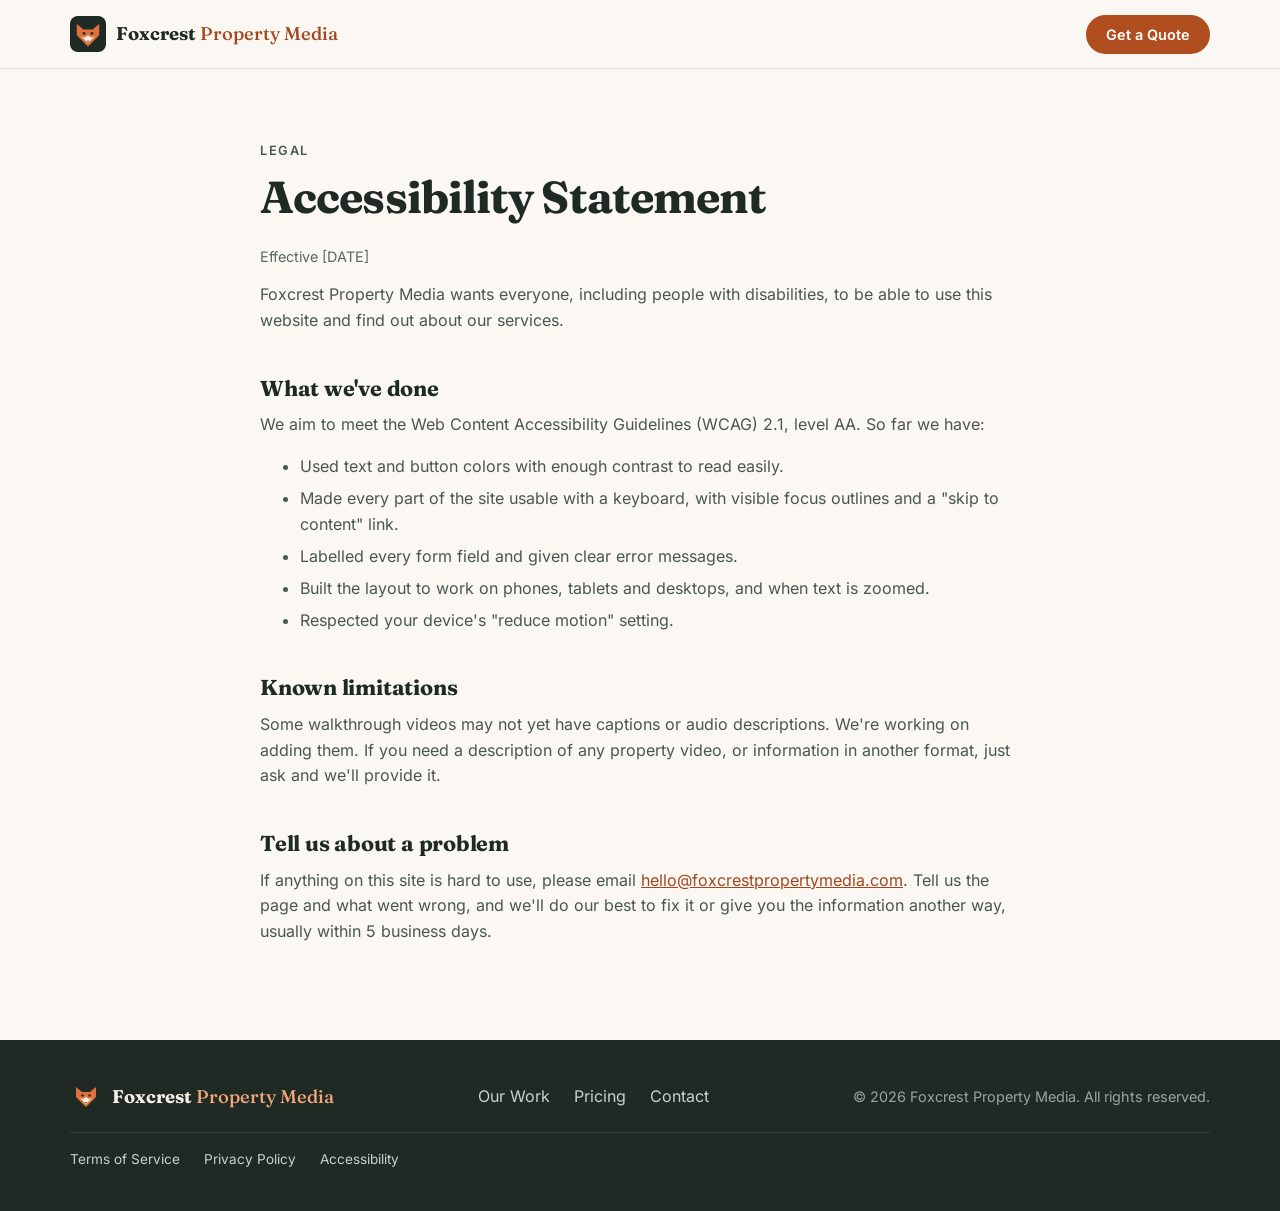
==== accessibility.html @ 2ed18e7d "Add legal pages, consent checkbox and accessibility fixes - Terms of Service, Privacy Policy and Acc" ====
<!doctype html>
<html lang="en">
<head>
  <meta charset="utf-8" />
  <meta name="viewport" content="width=device-width, initial-scale=1" />
  <title>Accessibility | Foxcrest Property Media</title>
  <meta name="description" content="Foxcrest Property Media's commitment to an accessible website." />
  <link rel="icon" href="assets/favicon.svg" type="image/svg+xml" />
  <link rel="stylesheet" href="styles.css" />
</head>
<body>
  <a class="skip" href="#main">Skip to content</a>
  <header class="site-header">
    <div class="container nav">
      <a href="./" class="brand" aria-label="Foxcrest Property Media home">
        <img src="assets/logo.svg" alt="" width="36" height="36" />
        <span>Foxcrest <em>Property Media</em></span>
      </a>
      <a href="./#quote" class="btn btn-small">Get a Quote</a>
    </div>
  </header>

  <main id="main" class="legal">
    <div class="container">
      <p class="eyebrow">Legal</p>
      <h1>Accessibility Statement</h1>
      <p class="updated">Effective <span data-cfg="effectiveDate">[DATE]</span></p>

      <p><span data-cfg="legalName">Foxcrest Property Media</span> wants everyone, including people with disabilities, to be able to use this website and find out about our services.</p>

      <h2>What we've done</h2>
      <p>We aim to meet the Web Content Accessibility Guidelines (WCAG) 2.1, level AA. So far we have:</p>
      <ul>
        <li>Used text and button colors with enough contrast to read easily.</li>
        <li>Made every part of the site usable with a keyboard, with visible focus outlines and a "skip to content" link.</li>
        <li>Labelled every form field and given clear error messages.</li>
        <li>Built the layout to work on phones, tablets and desktops, and when text is zoomed.</li>
        <li>Respected your device's "reduce motion" setting.</li>
      </ul>

      <h2>Known limitations</h2>
      <p>Some walkthrough videos may not yet have captions or audio descriptions. We're working on adding them. If you need a description of any property video, or information in another format, just ask and we'll provide it.</p>

      <h2>Tell us about a problem</h2>
      <p>If anything on this site is hard to use, please email <a data-cfg-email href="mailto:hello@foxcrestpropertymedia.com">hello@foxcrestpropertymedia.com</a>. Tell us the page and what went wrong, and we'll do our best to fix it or give you the information another way, usually within 5 business days.</p>
    </div>
  </main>

  <footer class="site-footer">
    <div class="container footer-grid">
      <a href="./" class="brand">
        <img src="assets/logo.svg" alt="" width="32" height="32" />
        <span>Foxcrest <em>Property Media</em></span>
      </a>
      <nav>
        <a href="./#work">Our Work</a>
        <a href="./#pricing">Pricing</a>
        <a href="./#quote">Contact</a>
      </nav>
      <p>&copy; <span id="year"></span> <span data-cfg="legalName">Foxcrest Property Media</span>. All rights reserved.</p>
      <nav class="footer-legal" aria-label="Legal">
        <a href="terms.html">Terms of Service</a>
        <a href="privacy.html">Privacy Policy</a>
        <a href="accessibility.html">Accessibility</a>
      </nav>
    </div>
  </footer>
  <script src="config.js"></script>
  <script src="legal.js"></script>
</body>
</html>
---- styles.css ----
@font-face { font-family: "Inter"; font-weight: 400; font-display: swap; src: url("assets/fonts/inter-latin-400-normal.woff2") format("woff2"); }
@font-face { font-family: "Inter"; font-weight: 500; font-display: swap; src: url("assets/fonts/inter-latin-500-normal.woff2") format("woff2"); }
@font-face { font-family: "Inter"; font-weight: 600; font-display: swap; src: url("assets/fonts/inter-latin-600-normal.woff2") format("woff2"); }
@font-face { font-family: "Fraunces"; font-weight: 100 900; font-display: swap; src: url("assets/fonts/fraunces-latin-wght-normal.woff2") format("woff2"); }

:root {
  --ink: #1f2a24;
  --ink-soft: #4a5650;
  --muted: #5c6761;
  --bg: #fbf8f4;
  --bg-alt: #f3ece3;
  --card: #ffffff;
  --line: #e6ddd2;
  --fox: #b04e1f;        /* buttons: white text passes WCAG AA */
  --fox-dark: #8f3d16;   /* button hover */
  --fox-text: #a3471d;   /* orange text on light backgrounds */
  --fox-bright: #e0703a; /* decorative only */
  --cream: #f6efe6;
  --forest: #1f2a24;
  --radius: 16px;
  --shadow: 0 1px 2px rgba(31, 42, 36, .06), 0 8px 24px rgba(31, 42, 36, .08);
  --serif: "Fraunces", Georgia, serif;
  --sans: "Inter", system-ui, -apple-system, "Segoe UI", sans-serif;
}

*, *::before, *::after { box-sizing: border-box; }
html { scroll-behavior: smooth; scroll-padding-top: 80px; }
body {
  margin: 0;
  font-family: var(--sans);
  color: var(--ink);
  background: var(--bg);
  line-height: 1.6;
  -webkit-font-smoothing: antialiased;
}
img, svg { display: block; max-width: 100%; }
a { color: inherit; }
h1, h2, h3 { font-family: var(--serif); line-height: 1.15; margin: 0 0 .5em; font-weight: 700; }
h1 { font-size: clamp(2.2rem, 5vw, 3.6rem); letter-spacing: -.02em; }
h2 { font-size: clamp(1.8rem, 3.5vw, 2.6rem); letter-spacing: -.01em; }
h3 { font-size: 1.25rem; font-weight: 500; }
p { margin: 0 0 1em; }

.container { width: min(1140px, 100% - 32px); margin-inline: auto; }
.section { padding: clamp(64px, 9vw, 112px) 0; }
.section-alt { background: var(--bg-alt); }
.section-head { max-width: 640px; margin-bottom: 40px; }
.section-head p:last-child { color: var(--ink-soft); }
.eyebrow {
  font-size: .8rem; font-weight: 600; letter-spacing: .12em; text-transform: uppercase;
  color: var(--fox-text); margin-bottom: .75em;
}
.accent { color: var(--fox-text); }

/* Buttons */
.btn {
  display: inline-flex; align-items: center; justify-content: center; gap: 8px;
  padding: 14px 24px; border-radius: 999px; border: 2px solid var(--fox);
  background: var(--fox); color: #fff; font: 600 1rem var(--sans); text-decoration: none;
  cursor: pointer; transition: background .2s, border-color .2s, transform .2s;
}
.btn:hover { background: var(--fox-dark); border-color: var(--fox-dark); transform: translateY(-1px); }
.btn:focus-visible, .filter:focus-visible, .work:focus-visible { outline: 3px solid var(--ink); outline-offset: 3px; }
.btn-ghost { background: transparent; color: var(--ink); border-color: var(--ink); }
.btn-ghost:hover { background: var(--ink); border-color: var(--ink); color: #fff; }
.btn-small { padding: 9px 18px; font-size: .9rem; }
.btn-block { width: 100%; }
.btn:disabled { opacity: .6; cursor: wait; }

/* Header */
.site-header {
  position: sticky; top: 0; z-index: 50;
  background: rgba(251, 248, 244, .9); backdrop-filter: blur(10px);
  border-bottom: 1px solid var(--line);
}
.nav { display: flex; align-items: center; justify-content: space-between; height: 68px; }
.brand { display: flex; align-items: center; gap: 10px; text-decoration: none; font-family: var(--serif); font-weight: 700; font-size: 1.15rem; }
.brand em { font-style: normal; font-weight: 500; color: var(--fox-text); }
.nav-links { display: flex; align-items: center; gap: 28px; }
.nav-links a:not(.btn) { text-decoration: none; font-weight: 500; color: var(--ink-soft); }
.nav-links a:not(.btn):hover { color: var(--fox-text); }
.nav-toggle { display: none; background: none; border: 0; padding: 8px; cursor: pointer; }
.nav-toggle span { display: block; width: 22px; height: 2px; background: var(--ink); margin: 5px 0; border-radius: 2px; }

/* Hero */
.hero { padding: clamp(48px, 7vw, 96px) 0 clamp(64px, 8vw, 104px); overflow: hidden; }
.hero-grid { display: grid; grid-template-columns: 1.1fr .9fr; gap: 56px; align-items: center; }
.lead { font-size: 1.15rem; color: var(--ink-soft); max-width: 540px; }
.hero-actions { display: flex; flex-wrap: wrap; gap: 12px; margin: 28px 0 40px; }
.hero-stats { list-style: none; padding: 0; margin: 0; display: flex; flex-wrap: wrap; gap: 32px; }
.hero-stats li { display: flex; flex-direction: column; }
.hero-stats strong { font-family: var(--serif); font-size: 1.4rem; }
.hero-stats span { font-size: .9rem; color: var(--muted); }

.frame {
  background: var(--forest); border-radius: 20px; padding: 10px; box-shadow: 0 30px 60px rgba(31, 42, 36, .25);
  transform: rotate(1.5deg);
}
.frame-bar { display: flex; align-items: center; gap: 6px; padding: 6px 8px 12px; color: #c9d1cc; font-size: .8rem; }
.frame-bar i { width: 10px; height: 10px; border-radius: 50%; background: #3c4a43; }
.frame-bar span { margin-left: 8px; }
.frame-screen {
  position: relative; aspect-ratio: 4 / 3; border-radius: 12px; overflow: hidden;
  background:
    linear-gradient(180deg, transparent 55%, rgba(0,0,0,.45)),
    linear-gradient(135deg, #f2b98d 0%, var(--fox-bright) 45%, #6b3a22 100%);
}
.frame-screen::before {
  /* simple room perspective lines */
  content: ""; position: absolute; inset: 18% 22% 30%;
  border: 2px solid rgba(255,255,255,.35); border-bottom: 0;
}
.frame-screen::after {
  content: ""; position: absolute; left: 0; right: 0; bottom: 30%; height: 2px; background: rgba(255,255,255,.25);
}
.play {
  position: absolute; inset: 0; margin: auto; width: 72px; height: 72px; border-radius: 50%;
  background: rgba(255,255,255,.95); display: grid; place-items: center; z-index: 2;
  box-shadow: 0 10px 30px rgba(0,0,0,.25);
}
.play svg { width: 30px; fill: var(--fox); margin-left: 4px; }
.frame-rooms { position: absolute; left: 12px; right: 12px; bottom: 12px; display: flex; gap: 6px; flex-wrap: wrap; z-index: 2; }
.frame-rooms span { background: rgba(255,255,255,.2); color: #fff; font-size: .75rem; padding: 4px 10px; border-radius: 999px; backdrop-filter: blur(4px); }
.frame-rooms span:first-child { background: #fff; color: var(--ink); }

/* Portfolio */
.filters { display: flex; flex-wrap: wrap; gap: 8px; margin-bottom: 28px; }
.filter {
  font: 500 .9rem var(--sans); padding: 8px 16px; border-radius: 999px; cursor: pointer;
  background: transparent; border: 1px solid var(--line); color: var(--ink-soft);
}
.filter:hover { border-color: var(--ink); color: var(--ink); }
.filter.is-active { background: var(--ink); border-color: var(--ink); color: #fff; }
.portfolio { display: grid; grid-template-columns: repeat(3, 1fr); gap: 24px; }
.work {
  display: block; text-align: left; padding: 0; font: inherit; color: inherit;
  background: var(--card); border: 1px solid var(--line); border-radius: var(--radius);
  overflow: hidden; box-shadow: var(--shadow); transition: transform .25s, box-shadow .25s;
}
.work[hidden] { display: none; }
button.work { cursor: pointer; }
button.work:hover { transform: translateY(-4px); box-shadow: 0 2px 4px rgba(31,42,36,.06), 0 18px 40px rgba(31,42,36,.14); }
.work-thumb {
  position: relative; aspect-ratio: 16 / 10; background-size: cover; background-position: center;
  background-color: hsl(var(--h, 20) 45% 55%);
  background-image: linear-gradient(160deg, hsl(var(--h, 20) 60% 72%), hsl(var(--h, 20) 40% 38%));
}
.work-thumb.has-img .house-art { display: none; }
.house-art { position: absolute; inset: 0; margin: auto; width: 46%; fill: rgba(255,255,255,.18); stroke: rgba(255,255,255,.55); stroke-width: 1.5; }
.work .play { width: 56px; height: 56px; transition: transform .25s; }
.work .play svg { width: 22px; }
button.work:hover .play { transform: scale(1.08); }
.soon {
  position: absolute; left: 12px; bottom: 12px; font-size: .75rem; font-weight: 600;
  background: rgba(255,255,255,.92); color: var(--ink); padding: 4px 10px; border-radius: 999px;
}
.work-body { padding: 18px 20px 20px; }
.work-body h3 { margin-bottom: .25em; }
.work-body p { margin: 0; color: var(--ink-soft); font-size: .95rem; }
.work-body .loc { color: var(--muted); font-size: .85rem; margin-top: 4px; }

/* Why cards */
.cards-3 { display: grid; grid-template-columns: repeat(3, 1fr); gap: 24px; }
.card { background: var(--card); border-radius: var(--radius); padding: 32px 28px; border: 1px solid var(--line); }
.card p { color: var(--ink-soft); margin: 0; }
.icon { width: 52px; height: 52px; border-radius: 14px; background: #fbe4d6; display: grid; place-items: center; margin-bottom: 20px; }
.icon svg, .contact-list svg { width: 26px; fill: none; stroke: var(--fox-text); stroke-width: 1.8; stroke-linecap: round; stroke-linejoin: round; }

/* Pricing */
.pricing { display: grid; grid-template-columns: repeat(2, minmax(0, 420px)); gap: 28px; }
.plan {
  position: relative; display: flex; flex-direction: column;
  background: var(--card); border: 1px solid var(--line); border-radius: 20px; padding: 36px 32px;
}
.plan ul { list-style: none; padding: 0; margin: 20px 0 32px; flex: 1; }
.plan li { position: relative; padding-left: 28px; margin-bottom: 12px; color: var(--ink-soft); }
.plan li::before {
  content: ""; position: absolute; left: 0; top: .45em; width: 16px; height: 9px;
  border-left: 2.5px solid var(--fox-bright); border-bottom: 2.5px solid var(--fox-bright); transform: rotate(-45deg);
}
.price { display: flex; align-items: baseline; gap: 8px; margin: 8px 0 0; }
.amt { font-family: var(--serif); font-size: 3rem; font-weight: 700; line-height: 1; }
.per { color: var(--muted); }
.price-sub { margin: 6px 0 0; font-weight: 600; color: var(--fox-text); }
.plan-featured { background: var(--forest); color: var(--cream); border-color: var(--forest); box-shadow: 0 24px 50px rgba(31,42,36,.25); }
.plan-featured li, .plan-featured .per { color: #c9d1cc; }
.plan-featured .price-sub { color: #f2a679; }
.badge {
  position: absolute; top: -13px; left: 32px; margin: 0;
  background: var(--fox); color: #fff; font-size: .75rem; font-weight: 600; letter-spacing: .05em;
  padding: 5px 12px; border-radius: 999px; text-transform: uppercase;
}

/* Steps */
.steps { list-style: none; padding: 0; margin: 0; display: grid; grid-template-columns: repeat(4, 1fr); gap: 24px; counter-reset: s; }
.steps li { position: relative; }
.steps span {
  display: grid; place-items: center; width: 44px; height: 44px; border-radius: 50%;
  background: var(--fox); color: #fff; font-family: var(--serif); font-weight: 700; font-size: 1.2rem; margin-bottom: 16px;
}
.steps li:not(:last-child)::after {
  content: ""; position: absolute; top: 22px; left: 56px; right: -12px; height: 2px;
  background: repeating-linear-gradient(90deg, var(--fox-bright) 0 6px, transparent 6px 12px); opacity: .45;
}
.steps p { color: var(--ink-soft); margin: 0; }

/* Quote */
.quote-grid { display: grid; grid-template-columns: .85fr 1.15fr; gap: 56px; align-items: start; }
.quote-intro > p { color: var(--ink-soft); }
.contact-list { display: flex; flex-direction: column; gap: 12px; margin: 28px 0; }
.contact-list a { display: inline-flex; align-items: center; gap: 12px; text-decoration: none; font-weight: 500; overflow-wrap: anywhere; }
.contact-list a:hover span { color: var(--fox-text); text-decoration: underline; }
.contact-list svg { width: 22px; flex: none; }
.estimate { background: var(--forest); color: var(--cream); border-radius: var(--radius); padding: 24px 28px; }
.estimate-label { font-size: .8rem; letter-spacing: .1em; text-transform: uppercase; color: #c9d1cc; margin: 0; }
.estimate-total { font-family: var(--serif); font-size: 2.6rem; font-weight: 700; margin: 4px 0; line-height: 1.1; }
.estimate-break { color: #c9d1cc; font-size: .9rem; margin: 0; }

.quote-form {
  background: var(--card); border: 1px solid var(--line); border-radius: 20px; padding: clamp(24px, 4vw, 40px);
  box-shadow: var(--shadow); display: flex; flex-direction: column; gap: 18px;
}
.quote-form .row { display: grid; grid-template-columns: 1fr 1fr; gap: 18px; }
.quote-form label { display: flex; flex-direction: column; gap: 6px; font-weight: 500; font-size: .92rem; }
.quote-form small { color: var(--muted); font-weight: 400; }
.quote-form input, .quote-form select, .quote-form textarea {
  font: 400 1rem var(--sans); color: var(--ink); background: var(--bg);
  border: 1px solid var(--line); border-radius: 10px; padding: 12px 14px; width: 100%;
  transition: border-color .2s, box-shadow .2s;
}
.quote-form textarea { resize: vertical; }
.quote-form input:focus, .quote-form select:focus, .quote-form textarea:focus {
  outline: none; border-color: var(--fox); box-shadow: 0 0 0 3px rgba(176,78,31,.25);
}
fieldset { border: 0; padding: 0; margin: 0; }
legend { font-family: var(--serif); font-weight: 500; font-size: 1.1rem; margin-bottom: 12px; }
.form-status { margin: 0; font-size: .95rem; min-height: 1.5em; }
.form-status.is-ok { color: #2f7a4f; }
.form-status.is-error { color: #b3361b; }

/* Footer */
.site-footer { background: var(--forest); color: var(--cream); padding: 40px 0; }
.footer-grid { display: flex; flex-wrap: wrap; align-items: center; justify-content: space-between; gap: 20px; }
.site-footer .brand em { color: #f2a679; }
.site-footer nav { display: flex; gap: 24px; }
.site-footer nav a { text-decoration: none; color: #c9d1cc; }
.site-footer nav a:hover { color: #fff; }
.site-footer p { margin: 0; color: #9aa59f; font-size: .9rem; }

/* Video modal */
.video-modal {
  width: min(960px, 100% - 32px); padding: 0; border: 0; border-radius: 14px; background: #000; overflow: visible;
}
.video-modal::backdrop { background: rgba(15, 20, 17, .85); }
.modal-body { aspect-ratio: 16 / 9; }
.modal-body iframe, .modal-body video { width: 100%; height: 100%; border: 0; border-radius: 14px; display: block; }
.modal-close {
  position: absolute; top: -44px; right: 0; background: none; border: 0; color: #fff;
  font-size: 2.2rem; line-height: 1; cursor: pointer;
}

/* Form extras */
.consent { flex-direction: row !important; align-items: flex-start; gap: 10px !important; font-weight: 400 !important; color: var(--ink-soft); }
.consent input { width: 18px !important; height: 18px; margin-top: 3px; flex: none; accent-color: var(--fox); padding: 0; }
.consent a, .fine a { color: var(--fox-text); }
.fine { font-size: .82rem; color: #c9d1cc; margin: 10px 0 0; }
.work-note { font-size: .85rem; color: var(--muted); margin-top: 16px; }
.footer-legal { width: 100%; display: flex; flex-wrap: wrap; gap: 8px 20px; border-top: 1px solid #34413a; padding-top: 16px; font-size: .85rem; }
.footer-legal a { color: #c9d1cc; text-decoration: none; }
.footer-legal a:hover { color: #fff; text-decoration: underline; }
.skip { position: absolute; left: -9999px; top: 8px; z-index: 100; background: var(--ink); color: #fff; padding: 8px 14px; border-radius: 8px; }
.skip:focus { left: 8px; }

/* Legal pages */
.legal { padding: clamp(40px, 6vw, 72px) 0 80px; }
.legal .container { max-width: 760px; }
.legal h1 { font-size: clamp(2rem, 4vw, 2.8rem); }
.legal h2 { font-size: 1.35rem; margin-top: 2em; }
.legal p, .legal li { color: var(--ink-soft); }
.legal li { margin-bottom: .4em; }
.legal a { color: var(--fox-text); }
.legal .updated { color: var(--muted); font-size: .9rem; }
.legal .callout { background: var(--bg-alt); border-left: 4px solid var(--fox); padding: 14px 18px; border-radius: 8px; margin: 1.5em 0; }
.legal .callout p { margin: 0; color: var(--ink); }

/* Responsive */
@media (max-width: 960px) {
  .hero-grid, .quote-grid { grid-template-columns: 1fr; gap: 48px; }
  .hero-visual { max-width: 520px; }
  .portfolio, .cards-3 { grid-template-columns: repeat(2, 1fr); }
  .steps { grid-template-columns: repeat(2, 1fr); row-gap: 36px; }
  .steps li::after { display: none; }
}
@media (max-width: 760px) {
  .nav-toggle { display: block; }
  .nav-links {
    position: absolute; top: 68px; left: 0; right: 0; flex-direction: column; align-items: stretch; gap: 0;
    background: var(--bg); border-bottom: 1px solid var(--line); padding: 8px 16px 20px; display: none;
  }
  .nav-links.is-open { display: flex; }
  .nav-links a:not(.btn) { padding: 12px 0; border-bottom: 1px solid var(--line); }
  .nav-links .btn { margin-top: 16px; }
  .pricing { grid-template-columns: 1fr; }
}
@media (max-width: 600px) {
  .portfolio, .cards-3, .steps { grid-template-columns: 1fr; }
  .quote-form .row { grid-template-columns: 1fr; }
  .hero-stats { gap: 20px; }
  .brand span { font-size: 1rem; }
  .footer-grid { flex-direction: column; align-items: flex-start; }
}
@media (prefers-reduced-motion: reduce) {
  html { scroll-behavior: auto; }
  * { transition: none !important; }
}
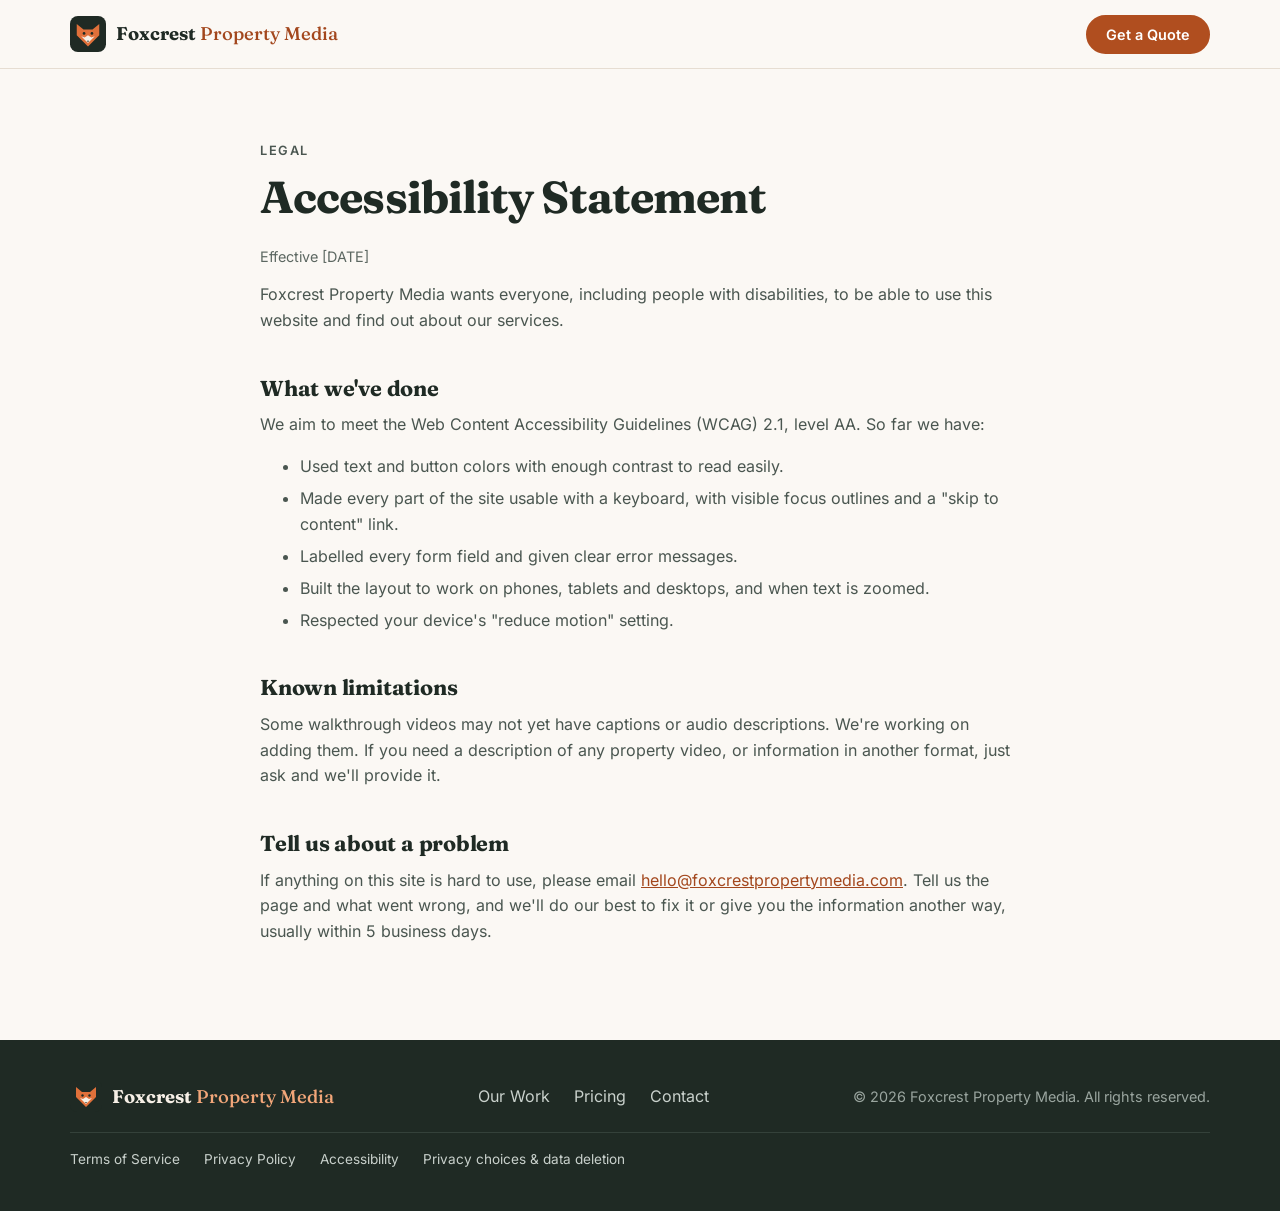
==== commit 6f7e7b50: "Privacy and accessibility audit fixes, add COMPLIANCE.md - Stop auto-loading YouTube thumbnails (no " ====
--- a/accessibility.html
+++ b/accessibility.html
@@ -52,7 +52,7 @@
         <img src="assets/logo.svg" alt="" width="32" height="32" />
         <span>Foxcrest <em>Property Media</em></span>
       </a>
-      <nav>
+      <nav aria-label="Footer">
         <a href="./#work">Our Work</a>
         <a href="./#pricing">Pricing</a>
         <a href="./#quote">Contact</a>
@@ -62,6 +62,7 @@
         <a href="terms.html">Terms of Service</a>
         <a href="privacy.html">Privacy Policy</a>
         <a href="accessibility.html">Accessibility</a>
+        <a href="privacy.html#your-rights">Privacy choices &amp; data deletion</a>
       </nav>
     </div>
   </footer>
--- a/styles.css
+++ b/styles.css
@@ -278,7 +278,7 @@
 .legal h2 { font-size: 1.35rem; margin-top: 2em; }
 .legal p, .legal li { color: var(--ink-soft); }
 .legal li { margin-bottom: .4em; }
-.legal a { color: var(--fox-text); }
+.legal a:not(.btn) { color: var(--fox-text); }
 .legal .updated { color: var(--muted); font-size: .9rem; }
 .legal .callout { background: var(--bg-alt); border-left: 4px solid var(--fox); padding: 14px 18px; border-radius: 8px; margin: 1.5em 0; }
 .legal .callout p { margin: 0; color: var(--ink); }
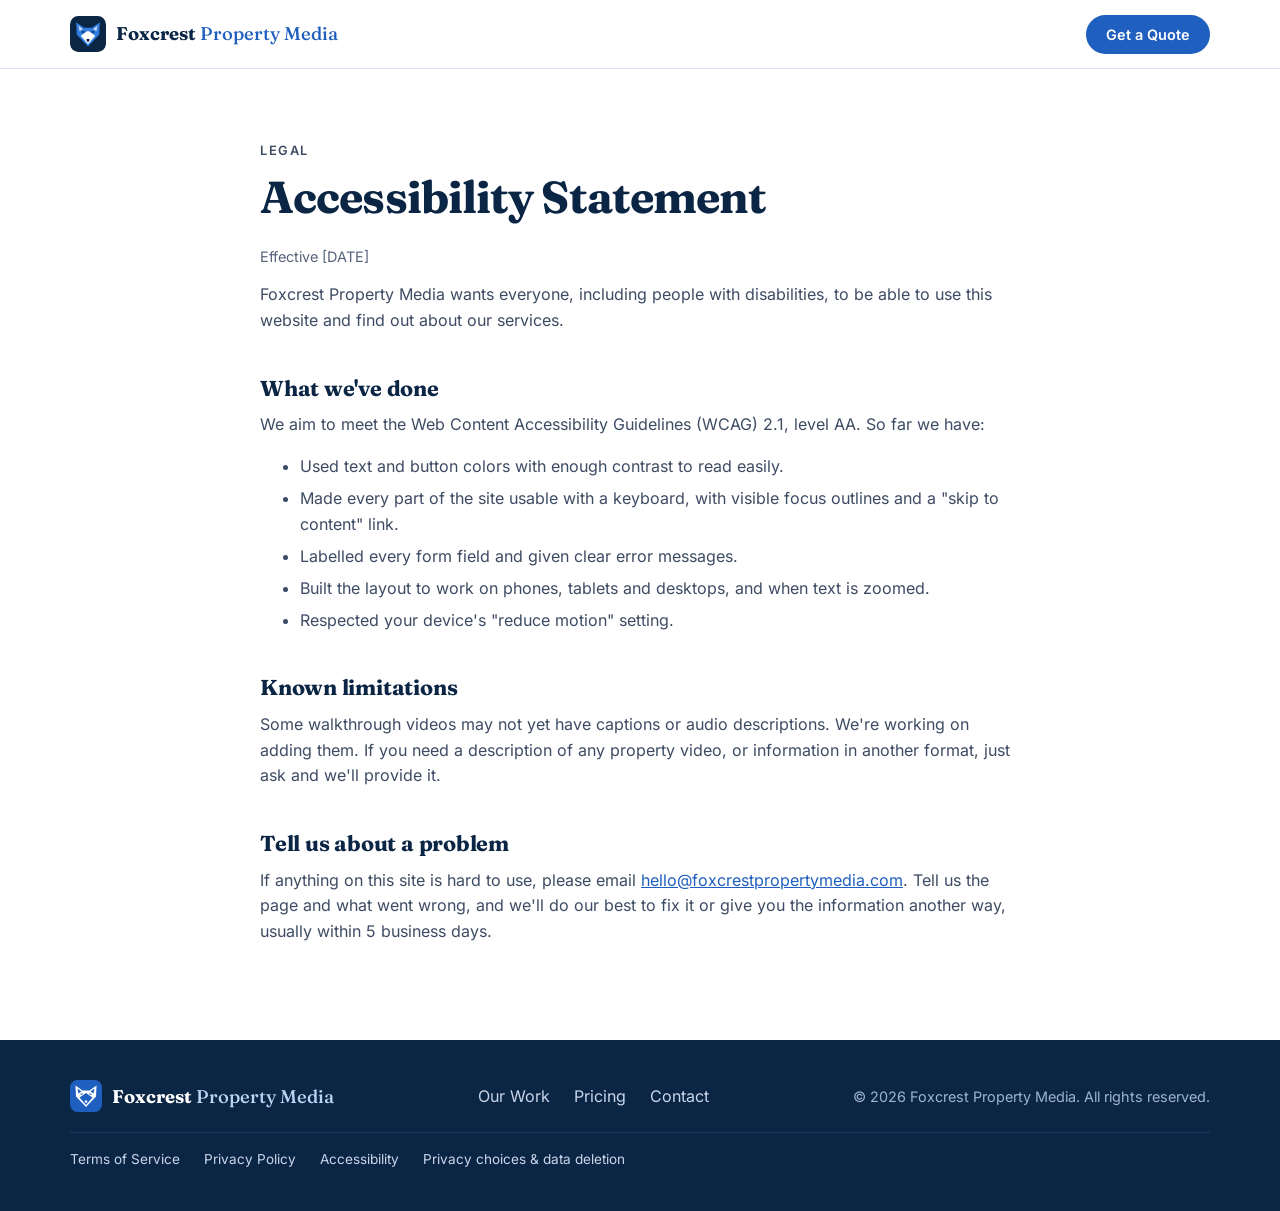
==== commit da912528: "B1: blue and white rebrand and brand kit - New fox-crest logo in blue/white (mark, horizontal, stack" ====
--- a/accessibility.html
+++ b/accessibility.html
@@ -49,7 +49,7 @@
   <footer class="site-footer">
     <div class="container footer-grid">
       <a href="./" class="brand">
-        <img src="assets/logo.svg" alt="" width="32" height="32" />
+        <img src="assets/logo-on-dark.svg" alt="" width="32" height="32" />
         <span>Foxcrest <em>Property Media</em></span>
       </a>
       <nav aria-label="Footer">
--- a/styles.css
+++ b/styles.css
@@ -4,21 +4,25 @@
 @font-face { font-family: "Fraunces"; font-weight: 100 900; font-display: swap; src: url("assets/fonts/fraunces-latin-wght-normal.woff2") format("woff2"); }
 
 :root {
-  --ink: #1f2a24;
-  --ink-soft: #4a5650;
-  --muted: #5c6761;
-  --bg: #fbf8f4;
-  --bg-alt: #f3ece3;
+  /* Foxcrest blue & white palette. See brand/foxcrest-brand-guide.pdf */
+  --ink: #0b2545;        /* navy: text, dark sections */
+  --ink-soft: #3d4b63;
+  --muted: #56627a;
+  --bg: #ffffff;
+  --bg-alt: #eef4fc;     /* mist */
   --card: #ffffff;
-  --line: #e6ddd2;
-  --fox: #b04e1f;        /* buttons: white text passes WCAG AA */
-  --fox-dark: #8f3d16;   /* button hover */
-  --fox-text: #a3471d;   /* orange text on light backgrounds */
-  --fox-bright: #e0703a; /* decorative only */
-  --cream: #f6efe6;
-  --forest: #1f2a24;
+  --line: #dbe5f1;
+  --brand: #1f5fbf;       /* Foxcrest Blue: buttons (white text passes WCAG AA) */
+  --brand-dark: #174a96;  /* button hover */
+  --brand-text: #1f5fbf;  /* blue text on light backgrounds */
+  --brand-bright: #2f7de1;/* decorative only */
+  --sky: #bcd5f5;        /* accents on navy */
+  --on-dark: #c9d6ea;    /* body text on navy */
+  --on-dark-muted: #9fb3d1;
+  --cream: #ffffff;
+  --forest: #0b2545;     /* dark panels (navy) */
   --radius: 16px;
-  --shadow: 0 1px 2px rgba(31, 42, 36, .06), 0 8px 24px rgba(31, 42, 36, .08);
+  --shadow: 0 1px 2px rgba(11, 37, 69, .06), 0 8px 24px rgba(11, 37, 69, .08);
   --serif: "Fraunces", Georgia, serif;
   --sans: "Inter", system-ui, -apple-system, "Segoe UI", sans-serif;
 }
@@ -48,18 +52,18 @@
 .section-head p:last-child { color: var(--ink-soft); }
 .eyebrow {
   font-size: .8rem; font-weight: 600; letter-spacing: .12em; text-transform: uppercase;
-  color: var(--fox-text); margin-bottom: .75em;
-}
-.accent { color: var(--fox-text); }
+  color: var(--brand-text); margin-bottom: .75em;
+}
+.accent { color: var(--brand-text); }
 
 /* Buttons */
 .btn {
   display: inline-flex; align-items: center; justify-content: center; gap: 8px;
-  padding: 14px 24px; border-radius: 999px; border: 2px solid var(--fox);
-  background: var(--fox); color: #fff; font: 600 1rem var(--sans); text-decoration: none;
+  padding: 14px 24px; border-radius: 999px; border: 2px solid var(--brand);
+  background: var(--brand); color: #fff; font: 600 1rem var(--sans); text-decoration: none;
   cursor: pointer; transition: background .2s, border-color .2s, transform .2s;
 }
-.btn:hover { background: var(--fox-dark); border-color: var(--fox-dark); transform: translateY(-1px); }
+.btn:hover { background: var(--brand-dark); border-color: var(--brand-dark); transform: translateY(-1px); }
 .btn:focus-visible, .filter:focus-visible, .work:focus-visible { outline: 3px solid var(--ink); outline-offset: 3px; }
 .btn-ghost { background: transparent; color: var(--ink); border-color: var(--ink); }
 .btn-ghost:hover { background: var(--ink); border-color: var(--ink); color: #fff; }
@@ -70,15 +74,15 @@
 /* Header */
 .site-header {
   position: sticky; top: 0; z-index: 50;
-  background: rgba(251, 248, 244, .9); backdrop-filter: blur(10px);
+  background: rgba(255, 255, 255, .92); backdrop-filter: blur(10px);
   border-bottom: 1px solid var(--line);
 }
 .nav { display: flex; align-items: center; justify-content: space-between; height: 68px; }
 .brand { display: flex; align-items: center; gap: 10px; text-decoration: none; font-family: var(--serif); font-weight: 700; font-size: 1.15rem; }
-.brand em { font-style: normal; font-weight: 500; color: var(--fox-text); }
+.brand em { font-style: normal; font-weight: 500; color: var(--brand-text); }
 .nav-links { display: flex; align-items: center; gap: 28px; }
 .nav-links a:not(.btn) { text-decoration: none; font-weight: 500; color: var(--ink-soft); }
-.nav-links a:not(.btn):hover { color: var(--fox-text); }
+.nav-links a:not(.btn):hover { color: var(--brand-text); }
 .nav-toggle { display: none; background: none; border: 0; padding: 8px; cursor: pointer; }
 .nav-toggle span { display: block; width: 22px; height: 2px; background: var(--ink); margin: 5px 0; border-radius: 2px; }
 
@@ -93,17 +97,17 @@
 .hero-stats span { font-size: .9rem; color: var(--muted); }
 
 .frame {
-  background: var(--forest); border-radius: 20px; padding: 10px; box-shadow: 0 30px 60px rgba(31, 42, 36, .25);
+  background: var(--forest); border-radius: 20px; padding: 10px; box-shadow: 0 30px 60px rgba(11, 37, 69, .25);
   transform: rotate(1.5deg);
 }
-.frame-bar { display: flex; align-items: center; gap: 6px; padding: 6px 8px 12px; color: #c9d1cc; font-size: .8rem; }
-.frame-bar i { width: 10px; height: 10px; border-radius: 50%; background: #3c4a43; }
+.frame-bar { display: flex; align-items: center; gap: 6px; padding: 6px 8px 12px; color: var(--on-dark); font-size: .8rem; }
+.frame-bar i { width: 10px; height: 10px; border-radius: 50%; background: #24406a; }
 .frame-bar span { margin-left: 8px; }
 .frame-screen {
   position: relative; aspect-ratio: 4 / 3; border-radius: 12px; overflow: hidden;
   background:
     linear-gradient(180deg, transparent 55%, rgba(0,0,0,.45)),
-    linear-gradient(135deg, #f2b98d 0%, var(--fox-bright) 45%, #6b3a22 100%);
+    linear-gradient(135deg, #9cc3f3 0%, var(--brand-bright) 45%, #0b2545 100%);
 }
 .frame-screen::before {
   /* simple room perspective lines */
@@ -118,7 +122,7 @@
   background: rgba(255,255,255,.95); display: grid; place-items: center; z-index: 2;
   box-shadow: 0 10px 30px rgba(0,0,0,.25);
 }
-.play svg { width: 30px; fill: var(--fox); margin-left: 4px; }
+.play svg { width: 30px; fill: var(--brand); margin-left: 4px; }
 .frame-rooms { position: absolute; left: 12px; right: 12px; bottom: 12px; display: flex; gap: 6px; flex-wrap: wrap; z-index: 2; }
 .frame-rooms span { background: rgba(255,255,255,.2); color: #fff; font-size: .75rem; padding: 4px 10px; border-radius: 999px; backdrop-filter: blur(4px); }
 .frame-rooms span:first-child { background: #fff; color: var(--ink); }
@@ -139,11 +143,11 @@
 }
 .work[hidden] { display: none; }
 button.work { cursor: pointer; }
-button.work:hover { transform: translateY(-4px); box-shadow: 0 2px 4px rgba(31,42,36,.06), 0 18px 40px rgba(31,42,36,.14); }
+button.work:hover { transform: translateY(-4px); box-shadow: 0 2px 4px rgba(11,37,69,.06), 0 18px 40px rgba(11,37,69,.14); }
 .work-thumb {
   position: relative; aspect-ratio: 16 / 10; background-size: cover; background-position: center;
-  background-color: hsl(var(--h, 20) 45% 55%);
-  background-image: linear-gradient(160deg, hsl(var(--h, 20) 60% 72%), hsl(var(--h, 20) 40% 38%));
+  background-color: hsl(var(--h, 214) 55% 50%);
+  background-image: linear-gradient(160deg, hsl(var(--h, 214) 70% 70%), hsl(var(--h, 214) 62% 28%));
 }
 .work-thumb.has-img .house-art { display: none; }
 .house-art { position: absolute; inset: 0; margin: auto; width: 46%; fill: rgba(255,255,255,.18); stroke: rgba(255,255,255,.55); stroke-width: 1.5; }
@@ -163,8 +167,8 @@
 .cards-3 { display: grid; grid-template-columns: repeat(3, 1fr); gap: 24px; }
 .card { background: var(--card); border-radius: var(--radius); padding: 32px 28px; border: 1px solid var(--line); }
 .card p { color: var(--ink-soft); margin: 0; }
-.icon { width: 52px; height: 52px; border-radius: 14px; background: #fbe4d6; display: grid; place-items: center; margin-bottom: 20px; }
-.icon svg, .contact-list svg { width: 26px; fill: none; stroke: var(--fox-text); stroke-width: 1.8; stroke-linecap: round; stroke-linejoin: round; }
+.icon { width: 52px; height: 52px; border-radius: 14px; background: #e3edfb; display: grid; place-items: center; margin-bottom: 20px; }
+.icon svg, .contact-list svg { width: 26px; fill: none; stroke: var(--brand-text); stroke-width: 1.8; stroke-linecap: round; stroke-linejoin: round; }
 
 /* Pricing */
 .pricing { display: grid; grid-template-columns: repeat(2, minmax(0, 420px)); gap: 28px; }
@@ -176,18 +180,18 @@
 .plan li { position: relative; padding-left: 28px; margin-bottom: 12px; color: var(--ink-soft); }
 .plan li::before {
   content: ""; position: absolute; left: 0; top: .45em; width: 16px; height: 9px;
-  border-left: 2.5px solid var(--fox-bright); border-bottom: 2.5px solid var(--fox-bright); transform: rotate(-45deg);
+  border-left: 2.5px solid var(--brand-bright); border-bottom: 2.5px solid var(--brand-bright); transform: rotate(-45deg);
 }
 .price { display: flex; align-items: baseline; gap: 8px; margin: 8px 0 0; }
 .amt { font-family: var(--serif); font-size: 3rem; font-weight: 700; line-height: 1; }
 .per { color: var(--muted); }
-.price-sub { margin: 6px 0 0; font-weight: 600; color: var(--fox-text); }
-.plan-featured { background: var(--forest); color: var(--cream); border-color: var(--forest); box-shadow: 0 24px 50px rgba(31,42,36,.25); }
-.plan-featured li, .plan-featured .per { color: #c9d1cc; }
-.plan-featured .price-sub { color: #f2a679; }
+.price-sub { margin: 6px 0 0; font-weight: 600; color: var(--brand-text); }
+.plan-featured { background: var(--forest); color: var(--cream); border-color: var(--forest); box-shadow: 0 24px 50px rgba(11,37,69,.25); }
+.plan-featured li, .plan-featured .per { color: var(--on-dark); }
+.plan-featured .price-sub { color: var(--sky); }
 .badge {
   position: absolute; top: -13px; left: 32px; margin: 0;
-  background: var(--fox); color: #fff; font-size: .75rem; font-weight: 600; letter-spacing: .05em;
+  background: var(--brand); color: #fff; font-size: .75rem; font-weight: 600; letter-spacing: .05em;
   padding: 5px 12px; border-radius: 999px; text-transform: uppercase;
 }
 
@@ -196,11 +200,11 @@
 .steps li { position: relative; }
 .steps span {
   display: grid; place-items: center; width: 44px; height: 44px; border-radius: 50%;
-  background: var(--fox); color: #fff; font-family: var(--serif); font-weight: 700; font-size: 1.2rem; margin-bottom: 16px;
+  background: var(--brand); color: #fff; font-family: var(--serif); font-weight: 700; font-size: 1.2rem; margin-bottom: 16px;
 }
 .steps li:not(:last-child)::after {
   content: ""; position: absolute; top: 22px; left: 56px; right: -12px; height: 2px;
-  background: repeating-linear-gradient(90deg, var(--fox-bright) 0 6px, transparent 6px 12px); opacity: .45;
+  background: repeating-linear-gradient(90deg, var(--brand-bright) 0 6px, transparent 6px 12px); opacity: .45;
 }
 .steps p { color: var(--ink-soft); margin: 0; }
 
@@ -209,12 +213,12 @@
 .quote-intro > p { color: var(--ink-soft); }
 .contact-list { display: flex; flex-direction: column; gap: 12px; margin: 28px 0; }
 .contact-list a { display: inline-flex; align-items: center; gap: 12px; text-decoration: none; font-weight: 500; overflow-wrap: anywhere; }
-.contact-list a:hover span { color: var(--fox-text); text-decoration: underline; }
+.contact-list a:hover span { color: var(--brand-text); text-decoration: underline; }
 .contact-list svg { width: 22px; flex: none; }
 .estimate { background: var(--forest); color: var(--cream); border-radius: var(--radius); padding: 24px 28px; }
-.estimate-label { font-size: .8rem; letter-spacing: .1em; text-transform: uppercase; color: #c9d1cc; margin: 0; }
+.estimate-label { font-size: .8rem; letter-spacing: .1em; text-transform: uppercase; color: var(--on-dark); margin: 0; }
 .estimate-total { font-family: var(--serif); font-size: 2.6rem; font-weight: 700; margin: 4px 0; line-height: 1.1; }
-.estimate-break { color: #c9d1cc; font-size: .9rem; margin: 0; }
+.estimate-break { color: var(--on-dark); font-size: .9rem; margin: 0; }
 
 .quote-form {
   background: var(--card); border: 1px solid var(--line); border-radius: 20px; padding: clamp(24px, 4vw, 40px);
@@ -230,7 +234,7 @@
 }
 .quote-form textarea { resize: vertical; }
 .quote-form input:focus, .quote-form select:focus, .quote-form textarea:focus {
-  outline: none; border-color: var(--fox); box-shadow: 0 0 0 3px rgba(176,78,31,.25);
+  outline: none; border-color: var(--brand); box-shadow: 0 0 0 3px rgba(31,95,191,.25);
 }
 fieldset { border: 0; padding: 0; margin: 0; }
 legend { font-family: var(--serif); font-weight: 500; font-size: 1.1rem; margin-bottom: 12px; }
@@ -241,17 +245,17 @@
 /* Footer */
 .site-footer { background: var(--forest); color: var(--cream); padding: 40px 0; }
 .footer-grid { display: flex; flex-wrap: wrap; align-items: center; justify-content: space-between; gap: 20px; }
-.site-footer .brand em { color: #f2a679; }
+.site-footer .brand em { color: var(--sky); }
 .site-footer nav { display: flex; gap: 24px; }
-.site-footer nav a { text-decoration: none; color: #c9d1cc; }
+.site-footer nav a { text-decoration: none; color: var(--on-dark); }
 .site-footer nav a:hover { color: #fff; }
-.site-footer p { margin: 0; color: #9aa59f; font-size: .9rem; }
+.site-footer p { margin: 0; color: var(--on-dark-muted); font-size: .9rem; }
 
 /* Video modal */
 .video-modal {
   width: min(960px, 100% - 32px); padding: 0; border: 0; border-radius: 14px; background: #000; overflow: visible;
 }
-.video-modal::backdrop { background: rgba(15, 20, 17, .85); }
+.video-modal::backdrop { background: rgba(6, 20, 40, .85); }
 .modal-body { aspect-ratio: 16 / 9; }
 .modal-body iframe, .modal-body video { width: 100%; height: 100%; border: 0; border-radius: 14px; display: block; }
 .modal-close {
@@ -261,12 +265,12 @@
 
 /* Form extras */
 .consent { flex-direction: row !important; align-items: flex-start; gap: 10px !important; font-weight: 400 !important; color: var(--ink-soft); }
-.consent input { width: 18px !important; height: 18px; margin-top: 3px; flex: none; accent-color: var(--fox); padding: 0; }
-.consent a, .fine a { color: var(--fox-text); }
-.fine { font-size: .82rem; color: #c9d1cc; margin: 10px 0 0; }
+.consent input { width: 18px !important; height: 18px; margin-top: 3px; flex: none; accent-color: var(--brand); padding: 0; }
+.consent a, .fine a { color: var(--brand-text); }
+.fine { font-size: .82rem; color: var(--on-dark); margin: 10px 0 0; }
 .work-note { font-size: .85rem; color: var(--muted); margin-top: 16px; }
-.footer-legal { width: 100%; display: flex; flex-wrap: wrap; gap: 8px 20px; border-top: 1px solid #34413a; padding-top: 16px; font-size: .85rem; }
-.footer-legal a { color: #c9d1cc; text-decoration: none; }
+.footer-legal { width: 100%; display: flex; flex-wrap: wrap; gap: 8px 20px; border-top: 1px solid #1f3a5f; padding-top: 16px; font-size: .85rem; }
+.footer-legal a { color: var(--on-dark); text-decoration: none; }
 .footer-legal a:hover { color: #fff; text-decoration: underline; }
 .skip { position: absolute; left: -9999px; top: 8px; z-index: 100; background: var(--ink); color: #fff; padding: 8px 14px; border-radius: 8px; }
 .skip:focus { left: 8px; }
@@ -278,9 +282,9 @@
 .legal h2 { font-size: 1.35rem; margin-top: 2em; }
 .legal p, .legal li { color: var(--ink-soft); }
 .legal li { margin-bottom: .4em; }
-.legal a:not(.btn) { color: var(--fox-text); }
+.legal a:not(.btn) { color: var(--brand-text); }
 .legal .updated { color: var(--muted); font-size: .9rem; }
-.legal .callout { background: var(--bg-alt); border-left: 4px solid var(--fox); padding: 14px 18px; border-radius: 8px; margin: 1.5em 0; }
+.legal .callout { background: var(--bg-alt); border-left: 4px solid var(--brand); padding: 14px 18px; border-radius: 8px; margin: 1.5em 0; }
 .legal .callout p { margin: 0; color: var(--ink); }
 
 /* Responsive */
